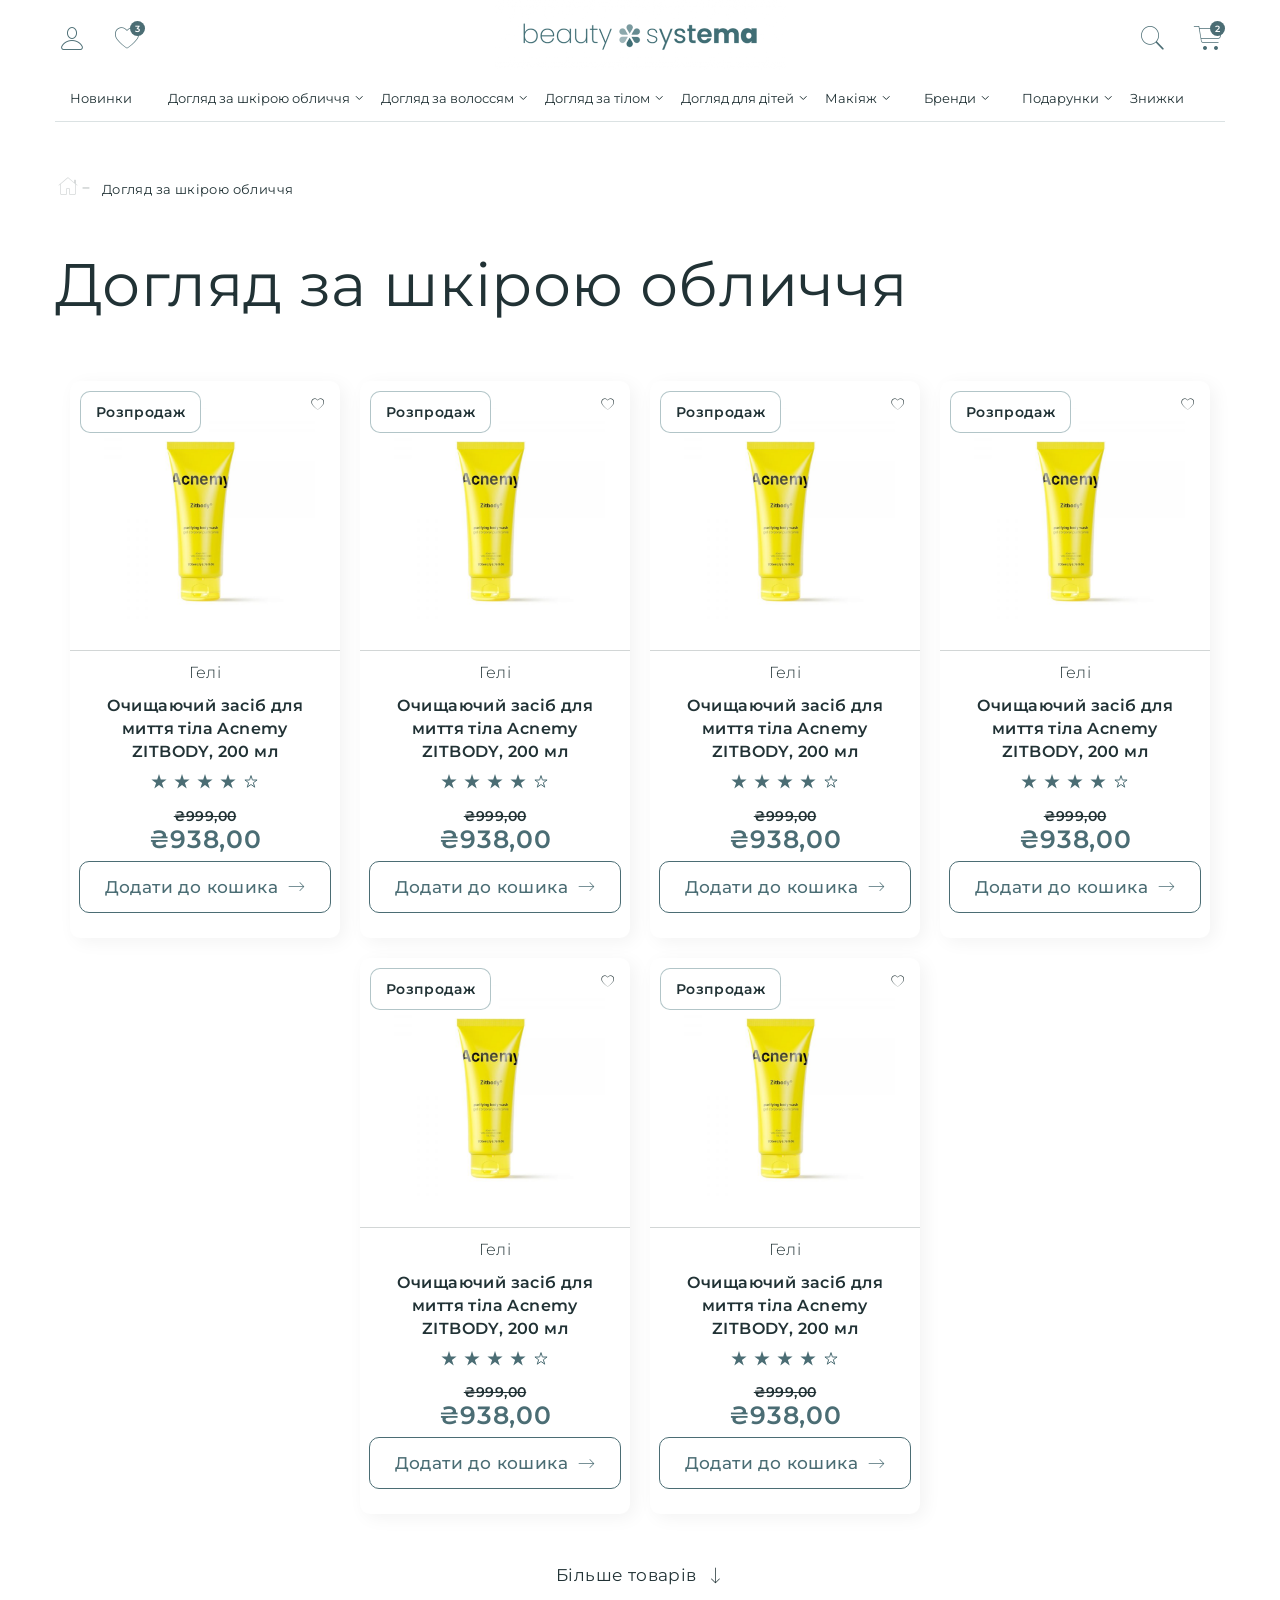
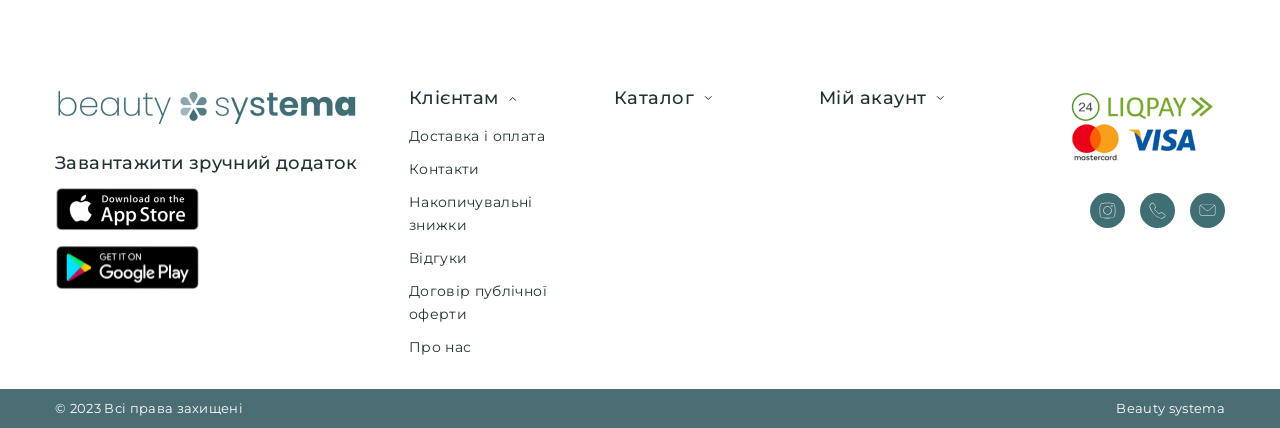
==== categoris new.html @ a8eeb3db "add links" ====
<!DOCTYPE html>
<html lang="en">

<head>
    <meta charset="UTF-8">
    <meta http-equiv="X-UA-Compatible" content="IE=edge">
    <meta name="viewport" content="width=device-width, initial-scale=1, maximum-scale=1">
    <link rel="preconnect" href="https://fonts.googleapis.com">
<link rel="preconnect" href="https://fonts.gstatic.com" crossorigin>
<link href="https://fonts.googleapis.com/css2?family=Montserrat:wght@300;400;500;600;700&display=swap" rel="stylesheet">
    <link rel="stylesheet" href="./lib/owlcarousel/styles/owl.carousel.min.css">
    <link rel="stylesheet" href="./lib/owlcarousel/styles/owl.theme.default.min.css">
    <link rel="stylesheet" href="./style.css">
    <title>Beauty Systema</title>
</head>

<body>
    <div class="wrapper">
        <header class="header">
            <div class="header-container container">
                <div class="header__main">
                    <div class="header__main-left">
                        <ul class="header__main__list">
                            <li class="header__main__list__item">
                                <a href="#"><span class="icon-user_icon"></span></a>
                            </li>
                            <li class="header__main__list__item">
                                <a href="#">
                                    <span class="icon-favorite_icon"></span>
                                    <div class="header__counter favorite__counter">
                                        <span class="header__counter__value favorite__counter__value">3</span>
                                    </div>
                                </a>
                            </li>
                        </ul>
                    </div>
                    <div class="header__main__logo">
                        <a class="header__main-logo" href="index.html"><img src="./img/logo.png" alt="logo" width="291"
                                height="70"></a>
                    </div>
                    <div class="header__main-right">
                        <ul class="header__main__list">
                            <li class="header__main__list__item search_icon">
                                <a href="#">
                                    <span class="icon-search_icon"></span>
                                </a>
                            </li>
                            <li class="header__main__list__item">
                                <a href="#">
                                    <span class="icon-shopping_cart_icon"></span>
                                    <div class="header__counter shopping_cart__counter">
                                        <span class="header__counter__value shopping_cart__counter__value">2</span>
                                    </div>
                                </a>
                            </li>
                            <li class="header__main__list__item burger-menu">
                                <div class="burger-menu-btn">
                                    <div class="burger-menu__icon">
                                        <span></span>
                                    </div>
                                </div>
                            </li>
                        </ul>
                    </div>
                </div>
                <form action="#" class="header__main-form search-form">
                    <input class="header__main-input" type="text" placeholder="Пошук..." />
                    <button class="header__main-search"><span class="icon-search_icon"></span></button>
                    <div class="search-results">
                        <div class="search-result-item"><a href="#"></a>
                        </div>
                    </div>
                </form>
                <nav class="header__nav">
                    <ul class="header__nav__list">
                        <li class="header__nav-link">
                            <a href="./categoris new.html">Новинки</a>
                        </li>
                        <li class="header__nav-link">
                            <a class="dropdown-link hover-dropdown" href="./categoris.html">
                                <span>Догляд за шкірою обличчя</span>
                                <img src="./img/arrow_down.svg" alt="" class="arrow_down">
                            </a>
                            <div class="header__submenu__list">
                                <ul>
                                    <li><a href="categoris.html"><span>Усі засоби</span><img src="./img/arrow_down.svg" alt="" class="submenu__arrow"></a></li>
                                    <li><a href="categoris.html"><span>Догляд за обличчям</span><img src="./img/arrow_down.svg" alt="" class="submenu__arrow"></a></li>
                                    <li><a href="categoris.html"><span>Область навколо очей</span><img src="./img/arrow_down.svg" alt="" class="submenu__arrow"></a></li>
                                    <li><a href="categoris.html"><span>Шия та декольте</span><img src="./img/arrow_down.svg" alt="" class="submenu__arrow"></a></li>
                                    <li><a href="categoris.html"><span>Брови та вії</span><img src="./img/arrow_down.svg" alt="" class="submenu__arrow"></a></li>
                                    <li><a href="categoris.html"><span>Губи</span><img src="./img/arrow_down.svg" alt="" class="submenu__arrow"></a></li>
                                    <li><a href="categoris.html"><span>SPF та автозасмага</span><img src="./img/arrow_down.svg" alt="" class="submenu__arrow"></a></li>
                                    <li><a href="categoris.html"><span>Спеціальний догляд</span><img src="./img/arrow_down.svg" alt="" class="submenu__arrow"></a></li>
                                </ul>
                                <img src="./img/sublist_img.png" alt="img">
                            </div>
                        </li>
                        <li class="header__nav-link">
                            <a class="dropdown-link hover-dropdown" href="categoris.html">
                                <span>Догляд за волоссям</span>
                                <img src="./img/arrow_down.svg" alt="" class="arrow_down">
                            </a>
                            <div class="header__submenu__list">
                                <ul>
                                    <li><a href="categoris.html"><span>Усі засоби</span><img src="./img/arrow_down.svg" alt="" class="submenu__arrow"></a></li>
                                    <li><a href="categoris.html"><span>Догляд за обличчям</span><img src="./img/arrow_down.svg" alt="" class="submenu__arrow"></a></li>
                                    <li><a href="categoris.html"><span>Область навколо очей</span><img src="./img/arrow_down.svg" alt="" class="submenu__arrow"></a></li>
                                    <li><a href="categoris.html"><span>Шия та декольте</span><img src="./img/arrow_down.svg" alt="" class="submenu__arrow"></a></li>
                                    <li><a href="categoris.html"><span>Брови та вії</span><img src="./img/arrow_down.svg" alt="" class="submenu__arrow"></a></li>
                                    <li><a href="categoris.html"><span>Губи</span><img src="./img/arrow_down.svg" alt="" class="submenu__arrow"></a></li>
                                    <li><a href="categoris.html"><span>SPF та автозасмага</span><img src="./img/arrow_down.svg" alt="" class="submenu__arrow"></a></li>
                                    <li><a href="categoris.html"><span>Спеціальний догляд</span><img src="./img/arrow_down.svg" alt="" class="submenu__arrow"></a></li>
                                </ul>
                                <img src="./img/categories_carousel_img2.png" alt="img">
                            </div>
                        </li>
                        <li class="header__nav-link">
                            <a class="dropdown-link hover-dropdown" href="categoris.html">
                                <span>Догляд за тілом</span>
                                <img src="./img/arrow_down.svg" alt="" class="arrow_down">
                            </a>
                            <div class="header__submenu__list">
                                <ul>
                                    <li><a href="categoris.html"><span>Усі засоби</span><img src="./img/arrow_down.svg" alt="" class="submenu__arrow"></a></li>
                                    <li><a href="categoris.html"><span>Догляд за обличчям</span><img src="./img/arrow_down.svg" alt="" class="submenu__arrow"></a></li>
                                    <li><a href="categoris.html"><span>Область навколо очей</span><img src="./img/arrow_down.svg" alt="" class="submenu__arrow"></a></li>
                                    <li><a href="categoris.html"><span>Шия та декольте</span><img src="./img/arrow_down.svg" alt="" class="submenu__arrow"></a></li>
                                    <li><a href="categoris.html"><span>Брови та вії</span><img src="./img/arrow_down.svg" alt="" class="submenu__arrow"></a></li>
                                    <li><a href="categoris.html"><span>Губи</span><img src="./img/arrow_down.svg" alt="" class="submenu__arrow"></a></li>
                                    <li><a href="categoris.html"><span>SPF та автозасмага</span><img src="./img/arrow_down.svg" alt="" class="submenu__arrow"></a></li>
                                    <li><a href="categoris.html"><span>Спеціальний догляд</span><img src="./img/arrow_down.svg" alt="" class="submenu__arrow"></a></li>
                                </ul>
                                <img src="./img/sublist_img.png" alt="img">
                            </div>
                        </li>
                        <li class="header__nav-link">
                            <a class="dropdown-link hover-dropdown" href="categoris.html">
                                <span>Догляд для дітей</span>
                                <img src="./img/arrow_down.svg" alt="" class="arrow_down">
                            </a>
                            <div class="header__submenu__list">
                                <ul>
                                    <li><a href="categoris.html"><span>Усі засоби</span><img src="./img/arrow_down.svg" alt="" class="submenu__arrow"></a></li>
                                    <li><a href="categoris.html"><span>Догляд за обличчям</span><img src="./img/arrow_down.svg" alt="" class="submenu__arrow"></a></li>
                                    <li><a href="categoris.html"><span>Область навколо очей</span><img src="./img/arrow_down.svg" alt="" class="submenu__arrow"></a></li>
                                    <li><a href="categoris.html"><span>Шия та декольте</span><img src="./img/arrow_down.svg" alt="" class="submenu__arrow"></a></li>
                                    <li><a href="categoris.html"><span>Брови та вії</span><img src="./img/arrow_down.svg" alt="" class="submenu__arrow"></a></li>
                                    <li><a href="categoris.html"><span>Губи</span><img src="./img/arrow_down.svg" alt="" class="submenu__arrow"></a></li>
                                    <li><a href="categoris.html"><span>SPF та автозасмага</span><img src="./img/arrow_down.svg" alt="" class="submenu__arrow"></a></li>
                                    <li><a href="categoris.html"><span>Спеціальний догляд</span><img src="./img/arrow_down.svg" alt="" class="submenu__arrow"></a></li>
                                </ul>
                                <img src="./img/sublist_img.png" alt="img">
                            </div>
                        </li>
                        <li class="header__nav-link">
                            <a class="dropdown-link hover-dropdown" href="categoris.html">
                                <span>Макіяж</span>
                                <img src="./img/arrow_down.svg" alt="" class="arrow_down">
                            </a>
                            <div class="header__submenu__list">
                                <ul>
                                    <li><a href="categoris.html"><span>Усі засоби</span><img src="./img/arrow_down.svg" alt="" class="submenu__arrow"></a></li>
                                    <li><a href="categoris.html"><span>Догляд за обличчям</span><img src="./img/arrow_down.svg" alt="" class="submenu__arrow"></a></li>
                                    <li><a href="categoris.html"><span>Область навколо очей</span><img src="./img/arrow_down.svg" alt="" class="submenu__arrow"></a></li>
                                    <li><a href="categoris.html"><span>Шия та декольте</span><img src="./img/arrow_down.svg" alt="" class="submenu__arrow"></a></li>
                                    <li><a href="categoris.html"><span>Брови та вії</span><img src="./img/arrow_down.svg" alt="" class="submenu__arrow"></a></li>
                                    <li><a href="categoris.html"><span>Губи</span><img src="./img/arrow_down.svg" alt="" class="submenu__arrow"></a></li>
                                    <li><a href="categoris.html"><span>SPF та автозасмага</span><img src="./img/arrow_down.svg" alt="" class="submenu__arrow"></a></li>
                                    <li><a href="categoris.html"><span>Спеціальний догляд</span><img src="./img/arrow_down.svg" alt="" class="submenu__arrow"></a></li>
                                </ul>
                                <img src="./img/sublist_img.png" alt="img">
                            </div>
                        </li>
                        <li class="header__nav-link">
                            <a class="dropdown-link hover-dropdown" href="#">
                                <span>Бренди</span>
                                <img src="./img/arrow_down.svg" alt="" class="arrow_down">
                            </a>
                            <div class="header__submenu__list">
                                <ul>
                                    <li><a href="#"><span>Усі засоби</span><img src="./img/arrow_down.svg" alt="" class="submenu__arrow"></a></li>
                                    <li><a href="#"><span>Догляд за обличчям</span><img src="./img/arrow_down.svg" alt="" class="submenu__arrow"></a></li>
                                    <li><a href="#"><span>Область навколо очей</span><img src="./img/arrow_down.svg" alt="" class="submenu__arrow"></a></li>
                                    <li><a href="#"><span>Шия та декольте</span><img src="./img/arrow_down.svg" alt="" class="submenu__arrow"></a></li>
                                    <li><a href="#"><span>Брови та вії</span><img src="./img/arrow_down.svg" alt="" class="submenu__arrow"></a></li>
                                    <li><a href="#"><span>Губи</span><img src="./img/arrow_down.svg" alt="" class="submenu__arrow"></a></li>
                                    <li><a href="#"><span>SPF та автозасмага</span><img src="./img/arrow_down.svg" alt="" class="submenu__arrow"></a></li>
                                    <li><a href="#"><span>Спеціальний догляд</span><img src="./img/arrow_down.svg" alt="" class="submenu__arrow"></a></li>
                                </ul>
                                <img src="./img/sublist_img.png" alt="img">
                            </div>
                        </li>
                        <li class="header__nav-link">
                            <a class="dropdown-link hover-dropdown" href="#">
                                <span>Подарунки</span>
                                <img src="./img/arrow_down.svg" alt="" class="arrow_down">
                            </a>
                            <div class="header__submenu__list">
                                <ul>
                                    <li><a href="#"><span>Усі засоби</span><img src="./img/arrow_down.svg" alt="" class="submenu__arrow"></a></li>
                                    <li><a href="#"><span>Догляд за обличчям</span><img src="./img/arrow_down.svg" alt="" class="submenu__arrow"></a></li>
                                    <li><a href="#"><span>Область навколо очей</span><img src="./img/arrow_down.svg" alt="" class="submenu__arrow"></a></li>
                                    <li><a href="#"><span>Шия та декольте</span><img src="./img/arrow_down.svg" alt="" class="submenu__arrow"></a></li>
                                    <li><a href="#"><span>Брови та вії</span><img src="./img/arrow_down.svg" alt="" class="submenu__arrow"></a></li>
                                    <li><a href="#"><span>Губи</span><img src="./img/arrow_down.svg" alt="" class="submenu__arrow"></a></li>
                                    <li><a href="#"><span>SPF та автозасмага</span><img src="./img/arrow_down.svg" alt="" class="submenu__arrow"></a></li>
                                    <li><a href="#"><span>Спеціальний догляд</span><img src="./img/arrow_down.svg" alt="" class="submenu__arrow"></a></li>
                                </ul>
                                <img src="./img/sublist_img.png" alt="img">
                            </div>
                        </li>
                        <li class="header__nav-link">
                            <a href="#">
                                <span>Знижки</span>
                            </a>
                        </li>
                    </ul>
                    <div class="header-social">
                        <a href="#"><img src="./img/Instagram_icon.svg" alt=""></span></a>
                        <a href="#"><img src="./img/Phone_icon.svg" alt=""></span></a>
                        <a href="#"><img src="./img/Letter_icon.svg" alt=""></span></a>
                    </div>
                </nav>
            </div>
        </header>
        <main class="main" >
            <ol class="breadcrumb container">
                <li class="breadcrumb-item"><a href="index.html"><span class="icon-Home-Page"></span></a></li>
                <li class="breadcrumb-item active">Догляд за шкірою обличчя</li>
            </ol>
            <div class="container categories">
                <div class="categories-title">
                    <h2 class="title">Догляд за шкірою обличчя</h2> 
                </div>
                <div class="categories__content noveltys">
                    <div class="categories__content__left">
                        <div class="filter__accordion">
                            <div class="accordion__item">
                                <div class="accordion__title filter__accordion__title">
                                    <span class="accordion__title-text">Фільтри</span>
                                    <div class="accordion__arrow"></div>
                                </div>
                                <div class="accordion__content">
                                    <div class="clear_all_filters">
                                        <div id="clear_filter" class="clear_all_filters__btn">
                                            <span>Очистити фільтри</span>
                                            <img src="./img/clear_filters.svg" alt="x">
                                        </div>
                                    </div>
                                    <div class="categories__price-filter">
                                        <p>Ціна</p>
                                        <div class="price-range range_container">
                                            <div class="sliders_control">
                                                <input id="fromSlider" type="range" value="100" min="0" max="5000" step="100" />
                                                <output id="fromInput" class="bubble"></output>
                                                <input id="toSlider" type="range" value="1000" min="0" max="5000" step="100" />
                                                <output id="toInput" class="bubble"></output>
                                            </div>
                                        </div>
                                    </div>
                                    <div class="categories__content__left__filters">
                                        <div class="filters__accordion">
                                            <div class="accordion__item">
                                                <div class="accordion__title">
                                                    <span class="accordion__title-text">Активні інгрідієнти</span>
                                                    <div class="accordion__arrow"></div>
                                                </div>
                                                <div class="accordion__content">
                                                    <ul class="filter__list">
                                                        <li class="filter__list-item">
                                                            <span class="el_properties" data-properties="">
                                                                <p class="square"></p>
                                                                <p>ACNEMY</p>
                                                            </span>
                                                        </li>
                                                        <li class="filter__list-item">
                                                            <span class="el_properties" data-properties="">
                                                                <p class="square"></p>
                                                                <p>ACNEMY</p>
                                                            </span>
                                                        </li>
                                                    </ul>
                                                </div>
                                            </div>
                                            <div class="accordion__item">
                                                <div class="accordion__title">
                                                    <span class="accordion__title-text">Країна виробництва</span>
                                                    <div class="accordion__arrow"></div>
                                                </div>
                                                <div class="accordion__content">
                                                    <ul class="filter__list">
                                                        <li class="filter__list-item">
                                                            <span class="el_properties" data-properties="">
                                                                <p class="square"></p>
                                                                <p>ACNEMY</p>
                                                            </span>
                                                        </li>
                                                        <li class="filter__list-item">
                                                            <span class="el_properties" data-properties="">
                                                                <p class="square"></p>
                                                                <p>ACNEMY</p>
                                                            </span>
                                                        </li>
                                                    </ul>
                                                </div>
                                            </div>
                                            <div class="accordion__item">
                                                <div class="accordion__title">
                                                    <span class="accordion__title-text">Бренд</span>
                                                    <div class="accordion__arrow"></div>
                                                </div>
                                                <div class="accordion__content">
                                                    <ul class="filter__list">
                                                        <li class="filter__list-item">
                                                            <span class="el_properties" data-properties="">
                                                                <p class="square"></p>
                                                                <p>ACNEMY</p>
                                                            </span>
                                                        </li>
                                                        <li class="filter__list-item">
                                                            <span class="el_properties" data-properties="">
                                                                <p class="square"></p>
                                                                <p>ACNEMY</p>
                                                            </span>
                                                        </li>
                                                    </ul>
                                                </div>
                                            </div>
                                            <div class="accordion__item">
                                                <div class="accordion__title">
                                                    <span class="accordion__title-text">Час застосування</span>
                                                    <div class="accordion__arrow"></div>
                                                </div>
                                                <div class="accordion__content">
                                                    <ul class="filter__list">
                                                        <li class="filter__list-item">
                                                            <span class="el_properties" data-properties="">
                                                                <p class="square"></p>
                                                                <p>ACNEMY</p>
                                                            </span>
                                                        </li>
                                                        <li class="filter__list-item">
                                                            <span class="el_properties" data-properties="">
                                                                <p class="square"></p>
                                                                <p>ACNEMY</p>
                                                            </span>
                                                        </li>
                                                    </ul>
                                                </div>
                                            </div>
                                            <div class="accordion__item">
                                                <div class="accordion__title">
                                                    <span class="accordion__title-text">Тип шкіри</span>
                                                    <div class="accordion__arrow"></div>
                                                </div>
                                                <div class="accordion__content">
                                                    <ul class="filter__list">
                                                        <li class="filter__list-item">
                                                            <span class="el_properties" data-properties="">
                                                                <p class="square"></p>
                                                                <p>ACNEMY</p>
                                                            </span>
                                                        </li>
                                                        <li class="filter__list-item">
                                                            <span class="el_properties" data-properties="">
                                                                <p class="square"></p>
                                                                <p>ACNEMY</p>
                                                            </span>
                                                        </li>
                                                    </ul>
                                                </div>
                                            </div>
                                        </div>
                                    </div>
                                </div>
                            </div>
                        </div>
                    </div>
                    <div class="categories__content__right">
                        <div class="categories-sorting">
                            <span>Сортувати за: </span>
                            <select name="" id="">
                                <option value="1">Популярністю</option>
                                <option value="2">Популярністю</option>
                            </select>
                        </div>
                        <div class="categories-result">
                            <div class="categories-result__item"> 
                                <a href="#">
                                    <div class="product__card">
                                        <a class="product__card__img" href="product_page.html">
                                            <img src="./img/popular_1.png" alt="img">
                                            <p class="product__card__lable">Розпродаж</p>
                                            <span class="icon-favorite_icon"></span>
                                        </a>
                                        <div class="product__card__info">
                                            <div class="product__card__info__content">
                                                <p class="product__card__info__description">Гелі</p>
                                                <a href="#" class="product__card__info__name">Очищаючий засіб для миття тіла Acnemy ZITBODY, 200 мл</a>
                                                <div class="product__card__info__reviews">
                                                    <div class="product__card__info__reviews-satr"></div>
                                                    <div class="product__card__info__reviews-satr"></div>
                                                    <div class="product__card__info__reviews-satr"></div>
                                                    <div class="product__card__info__reviews-satr"></div>
                                                    <div class="product__card__info__reviews-satr light-star"></div>
                                                </div>
                                            </div>
                                            <div class="product__card__info__price">
                                                <p class="old-price">₴999,00</p>
                                                <p>₴938,00</p>
                                            </div>
                                            <div class="product__card__info__buy-button">
                                                <span>Додати до кошика</span>
                                                <span class="icon-right-arrow"></span>
                                            </div>
                                        </div>
                                    </div>
                                </a>
                            </div>
                            <div class="categories-result__item"> 
                                <a href="#">
                                    <div class="product__card">
                                        <a class="product__card__img" href="#">
                                            <img src="./img/popular_1.png" alt="img">
                                            <p class="product__card__lable">Розпродаж</p>
                                            <span class="icon-favorite_icon"></span>
                                        </a>
                                        <div class="product__card__info">
                                            <div class="product__card__info__content">
                                                <p class="product__card__info__description">Гелі</p>
                                                <a href="#" class="product__card__info__name">Очищаючий засіб для миття тіла Acnemy ZITBODY, 200 мл</a>
                                                <div class="product__card__info__reviews">
                                                    <div class="product__card__info__reviews-satr"></div>
                                                    <div class="product__card__info__reviews-satr"></div>
                                                    <div class="product__card__info__reviews-satr"></div>
                                                    <div class="product__card__info__reviews-satr"></div>
                                                    <div class="product__card__info__reviews-satr light-star"></div>
                                                </div>
                                            </div>
                                            <div class="product__card__info__price">
                                                <p class="old-price">₴999,00</p>
                                                <p>₴938,00</p>
                                            </div>
                                            <div class="product__card__info__buy-button">
                                                <span>Додати до кошика</span>
                                                <span class="icon-right-arrow"></span>
                                            </div>
                                        </div>
                                    </div>
                                </a>
                            </div>
                            <div class="categories-result__item"> 
                                <a href="#">
                                    <div class="product__card">
                                        <a class="product__card__img" href="#">
                                            <img src="./img/popular_1.png" alt="img">
                                            <p class="product__card__lable">Розпродаж</p>
                                            <span class="icon-favorite_icon"></span>
                                        </a>
                                        <div class="product__card__info">
                                            <div class="product__card__info__content">
                                                <p class="product__card__info__description">Гелі</p>
                                                <a href="#" class="product__card__info__name">Очищаючий засіб для миття тіла Acnemy ZITBODY, 200 мл</a>
                                                <div class="product__card__info__reviews">
                                                    <div class="product__card__info__reviews-satr"></div>
                                                    <div class="product__card__info__reviews-satr"></div>
                                                    <div class="product__card__info__reviews-satr"></div>
                                                    <div class="product__card__info__reviews-satr"></div>
                                                    <div class="product__card__info__reviews-satr light-star"></div>
                                                </div>
                                            </div>
                                            <div class="product__card__info__price">
                                                <p class="old-price">₴999,00</p>
                                                <p>₴938,00</p>
                                            </div>
                                            <div class="product__card__info__buy-button">
                                                <span>Додати до кошика</span>
                                                <span class="icon-right-arrow"></span>
                                            </div>
                                        </div>
                                    </div>
                                </a>
                            </div>
                            <div class="categories-result__item"> 
                                <a href="#">
                                    <div class="product__card">
                                        <a class="product__card__img" href="#">
                                            <img src="./img/popular_1.png" alt="img">
                                            <p class="product__card__lable">Розпродаж</p>
                                            <span class="icon-favorite_icon"></span>
                                        </a>
                                        <div class="product__card__info">
                                            <div class="product__card__info__content">
                                                <p class="product__card__info__description">Гелі</p>
                                                <a href="#" class="product__card__info__name">Очищаючий засіб для миття тіла Acnemy ZITBODY, 200 мл</a>
                                                <div class="product__card__info__reviews">
                                                    <div class="product__card__info__reviews-satr"></div>
                                                    <div class="product__card__info__reviews-satr"></div>
                                                    <div class="product__card__info__reviews-satr"></div>
                                                    <div class="product__card__info__reviews-satr"></div>
                                                    <div class="product__card__info__reviews-satr light-star"></div>
                                                </div>
                                            </div>
                                            <div class="product__card__info__price">
                                                <p class="old-price">₴999,00</p>
                                                <p>₴938,00</p>
                                            </div>
                                            <div class="product__card__info__buy-button">
                                                <span>Додати до кошика</span>
                                                <span class="icon-right-arrow"></span>
                                            </div>
                                        </div>
                                    </div>
                                </a>
                            </div>
                            <div class="categories-result__item"> 
                                <a href="#">
                                    <div class="product__card">
                                        <a class="product__card__img" href="#">
                                            <img src="./img/popular_1.png" alt="img">
                                            <p class="product__card__lable">Розпродаж</p>
                                            <span class="icon-favorite_icon"></span>
                                        </a>
                                        <div class="product__card__info">
                                            <div class="product__card__info__content">
                                                <p class="product__card__info__description">Гелі</p>
                                                <a href="#" class="product__card__info__name">Очищаючий засіб для миття тіла Acnemy ZITBODY, 200 мл</a>
                                                <div class="product__card__info__reviews">
                                                    <div class="product__card__info__reviews-satr"></div>
                                                    <div class="product__card__info__reviews-satr"></div>
                                                    <div class="product__card__info__reviews-satr"></div>
                                                    <div class="product__card__info__reviews-satr"></div>
                                                    <div class="product__card__info__reviews-satr light-star"></div>
                                                </div>
                                            </div>
                                            <div class="product__card__info__price">
                                                <p class="old-price">₴999,00</p>
                                                <p>₴938,00</p>
                                            </div>
                                            <div class="product__card__info__buy-button">
                                                <span>Додати до кошика</span>
                                                <span class="icon-right-arrow"></span>
                                            </div>
                                        </div>
                                    </div>
                                </a>
                            </div>
                            <div class="categories-result__item"> 
                                <a href="#">
                                    <div class="product__card">
                                        <a class="product__card__img" href="#">
                                            <img src="./img/popular_1.png" alt="img">
                                            <p class="product__card__lable">Розпродаж</p>
                                            <span class="icon-favorite_icon"></span>
                                        </a>
                                        <div class="product__card__info">
                                            <div class="product__card__info__content">
                                                <p class="product__card__info__description">Гелі</p>
                                                <a href="#" class="product__card__info__name">Очищаючий засіб для миття тіла Acnemy ZITBODY, 200 мл</a>
                                                <div class="product__card__info__reviews">
                                                    <div class="product__card__info__reviews-satr"></div>
                                                    <div class="product__card__info__reviews-satr"></div>
                                                    <div class="product__card__info__reviews-satr"></div>
                                                    <div class="product__card__info__reviews-satr"></div>
                                                    <div class="product__card__info__reviews-satr light-star"></div>
                                                </div>
                                            </div>
                                            <div class="product__card__info__price">
                                                <p class="old-price">₴999,00</p>
                                                <p>₴938,00</p>
                                            </div>
                                            <div class="product__card__info__buy-button">
                                                <span>Додати до кошика</span>
                                                <span class="icon-right-arrow"></span>
                                            </div>
                                        </div>
                                    </div>
                                </a>
                            </div>
                        </div>                          
                        <div class="page_navigation">
                            <a href="#" class="page_navigation__more">
                                <span>Більше товарів</span>
                                <span class="icon-right-arrow"></span>
                            </a>
                        </div>
                    </div>
                </div>
            </div>
        </main>
        <footer class="footer">
            <div class="footer-main container">
                <div class="footer-main__side left">
                    <a class="footer-logo" href="index.html">
                        <img src="./img/logo_footer.png" alt="logo" width="302" height="37">
                    </a>
                    <div class="footer-download-app__block">
                        <h3>Завантажити зручний додаток</h3>
                        <div class="footer-download-app">
                            <a href="#">
                                <img src="./img/footer_down-app_1.png" alt="" width="146" height="47">
                            </a>
                            <a href="#">
                                <img src="./img/footer_down-app_2.png" alt="" width="146" height="47">
                            </a>
                        </div>
                    </div>
                </div>
                <div class="footer-main__side center">
                    <div class="accordion">
                        <div class="accordion__item">
                            <div class="accordion__title">
                                <span class="accordion__title-text">Клієнтам</span>
                                <div class="accordion__arrow accordion__rotate"><img src="./img/arrow_down.svg" alt="" class="accordion__arrow-item"></div>
                            </div>
                            <div class="accordion__content">
                               <ul>
                                <li><a href="#">Доставка і оплата</a></li>
                                <li><a href="#">Контакти</a></li>
                                <li><a href="#">Накопичувальні знижки</a></li>
                                <li><a href="#">Відгуки</a></li>
                                <li><a href="#">Договір публічної оферти</a></li>
                                <li><a href="#">Про нас</a></li>
                               </ul>
                            </div>
                        </div>
                        <div class="accordion__item">
                            <div class="accordion__title">
                                <span class="accordion__title-text">Каталог</span>
                                <div class="accordion__arrow"><img src="./img/arrow_down.svg" alt="" class="accordion__arrow-item"></div>
                            </div>
                            <div class="accordion__content">
                               <ul>
                                <li><a href="#"></a></li>
                               </ul>
                            </div>
                        </div>
                        <div class="accordion__item">
                            <div class="accordion__title">
                                <span class="accordion__title-text">Мій акаунт</span>
                                <div class="accordion__arrow"><img src="./img/arrow_down.svg" alt="" class="accordion__arrow-item"></div>
                            </div>
                            <div class="accordion__content">
                               <ul>
                                <li><a href="#"></a></li>
                               </ul>
                            </div>
                        </div>
                    </div>
                </div>
                <div class="footer-download-app__block mobile">
                    <h3>Завантажити зручний додаток</h3>
                    <div class="footer-download-app">
                        <a href="#">
                            <img src="./img/footer_down-app_1.png" alt="" width="146" height="47">
                        </a>
                        <a href="#">
                            <img src="./img/footer_down-app_2.png" alt="" width="146" height="47">
                        </a>
                    </div>
                </div>
                <div class="footer-main__side right">
                    <img src="./img/footer_right_1.png" alt="logo" width="170" height="80">
                    <div class="footer-social">
                        <a href="#"><img src="./img/Instagram_icon.svg" alt=""></span></a>
                        <a href="#"><img src="./img/Phone_icon.svg" alt=""></span></a>
                        <a href="#"><img src="./img/Letter_icon.svg" alt=""></span></a>
                    </div>
                </div>
            </div>
            <div class="footer-line">
                <div class="footer-line-container container">
                    <span>© 2023 Всі права захищені</span>
                    <span>Beauty systema</span>
                </div>
            </div>
        </footer>
    </div>
    <script src="./lib/jquery.min.js"></script>
    <script src="./lib/owlcarousel/js/owl.carousel.min.js"></script>
    <script src="./js/main.js"></script>
</body>

</html>
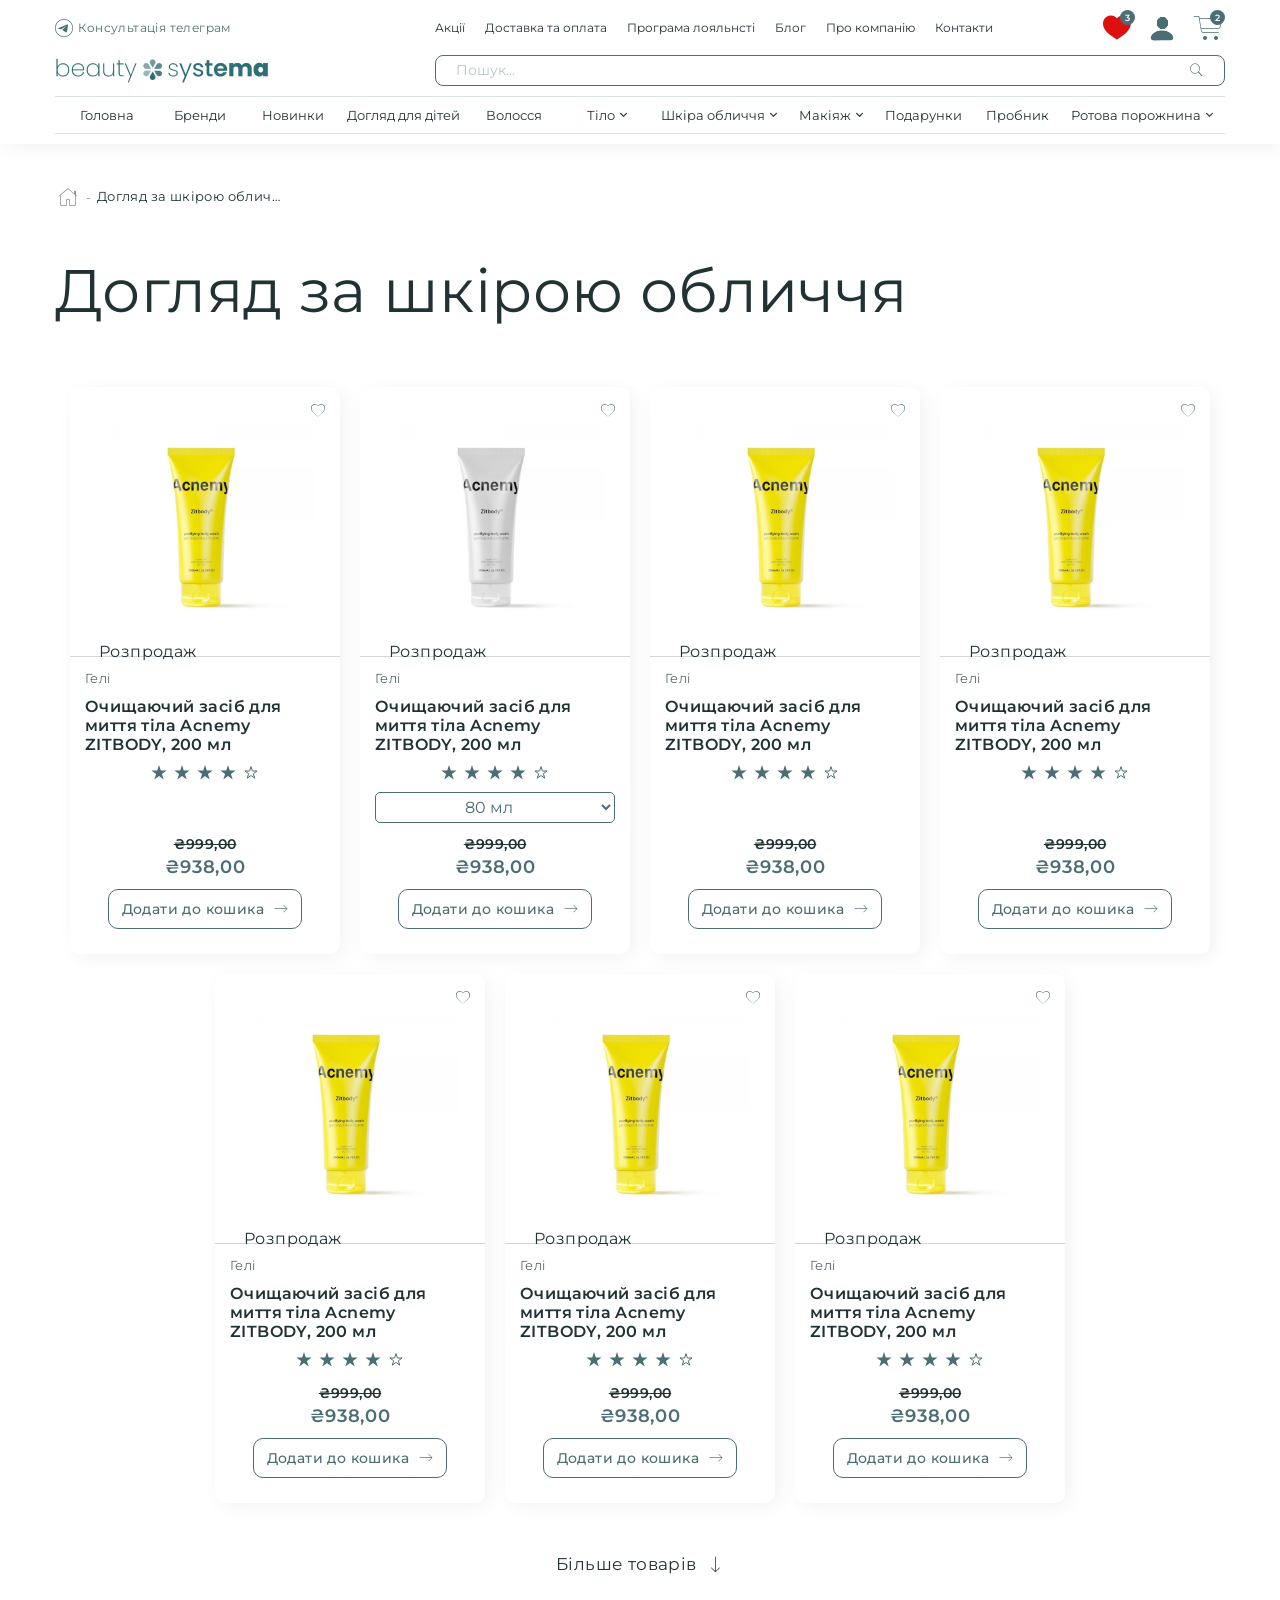
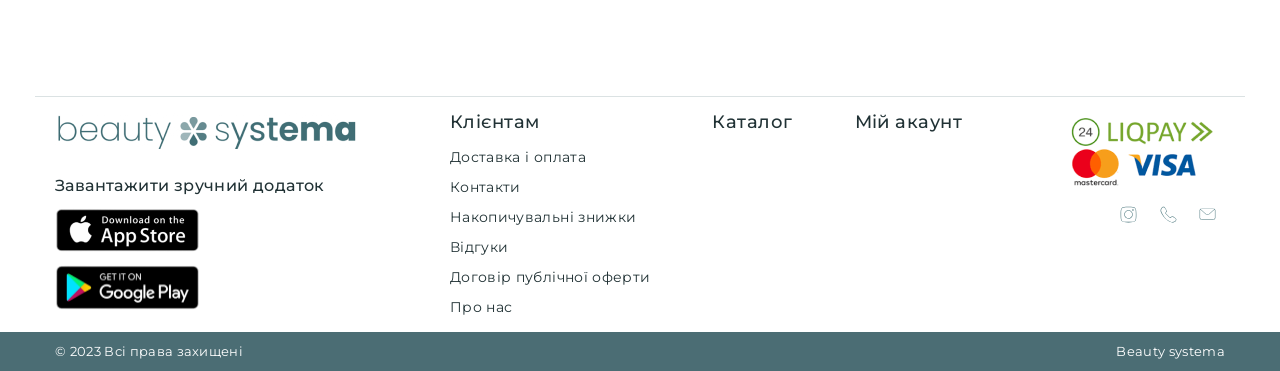
==== commit 8aa18b41: "add all fixes" ====
--- a/categoris new.html
+++ b/categoris new.html
@@ -25,7 +25,7 @@
                                 <a href="#"><span class="icon-user_icon"></span></a>
                             </li>
                             <li class="header__main__list__item">
-                                <a href="#">
+                                <a href="./favorite list.html">
                                     <span class="icon-favorite_icon"></span>
                                     <div class="header__counter favorite__counter">
                                         <span class="header__counter__value favorite__counter__value">3</span>
@@ -34,24 +34,90 @@
                             </li>
                         </ul>
                     </div>
+                    <div class="consultation-tg-link">
+                        <a target="_blank" href="https://t.me/nbsofttech">
+                            <span class="icon-contacts_tg" style="font-size: 18px;"></span>
+                            <span>Консультація телеграм</span>
+                        </a>
+                    </div>
                     <div class="header__main__logo">
-                        <a class="header__main-logo" href="index.html"><img src="./img/logo.png" alt="logo" width="291"
-                                height="70"></a>
+                        <a class="header__main-logo" href="index.html"><img src="./img/logo.png" alt="logo"></a>
                     </div>
                     <div class="header__main-right">
+                        <nav class="header__main__nav">
+                            <ul class="header__main__nav__list">
+                                <li>
+                                    <a href="./error_page.html">Акції</a>
+                                </li>
+                                <li>
+                                    <a href="./error_page.html">Доставка та оплата</a>
+                                </li>
+                                <li>
+                                    <a href="./error_page.html">Програма лояльнсті</a>
+                                </li>
+                                <li>
+                                    <a href="./error_page.html">Блог</a>
+                                </li>
+                                <li>
+                                    <a href="./error_page.html">Про компанію</a>
+                                </li>
+                                <li>
+                                    <a href="./contacts.html">Контакти</a>
+                                </li>
+                            </ul>
+                        </nav>
                         <ul class="header__main__list">
-                            <li class="header__main__list__item search_icon">
-                                <a href="#">
-                                    <span class="icon-search_icon"></span>
+                            <li class="header__main__list__item hide-on-mobile">
+                                <a href="./favorite list.html" class="favorite has-items">
+                                   <span class="icon-favorite_icon"></span>
+                                    <span class="icon-favorite_label"></span>
+                                    <div class="header__counter favorite__counter">
+                                        <span class="header__counter__value favorite__counter__value">3</span>
+                                    </div>
                                 </a>
                             </li>
-                            <li class="header__main__list__item">
-                                <a href="#">
+                            <li class="header__main__list__item hide-on-mobile">
+                                <a href="#"><span class="icon-user_icon authorized"></span></a>
+                            </li>
+                            <li class="header__main__list__item header__main__list__item-cart">
+                                <a href="./cart.html" class="mini-cart-dropdown-link">
                                     <span class="icon-shopping_cart_icon"></span>
                                     <div class="header__counter shopping_cart__counter">
                                         <span class="header__counter__value shopping_cart__counter__value">2</span>
                                     </div>
                                 </a>
+                                <div class="mini-cart-body">
+                                    <ul class="mini-cart-list">
+                                        <li class="mini-cart-list__item">
+                                            <a href="./product_page.html" class="mini-cart-list__item-product">
+                                                <img width="70" height="70" src="./img/popular_2.png" class="product-image" alt="">
+                                                <span>Очищуючий гель для проблемної шкіри Acnemy ZITCLEAN</span>
+                                             </a>
+                                             <div class="mini-cart-list__item-product__total">
+                                                <span class="mini-cart-list__item-product-quantity">1</span><span>×</span>
+                                                <span class="mini-cart-list__item-product-amount">756.00</span><span>₴</span>
+                                            </div>
+                                            <!-- <a href="#"class="mini-cart-list__item-product__remove">
+                                                <span class="icon-Close"></span>
+                                            </a> -->
+                                        </li>                                
+                                    </ul>
+                                    <p class="mini-cart__total">
+                                        <strong>Разом:</strong> 
+                                        <span class="mini-cart__total-amount">1,064&nbsp;</span><span>₴</span>
+                                    </p>
+                                    <div class="mini-cart__buttons">
+                                        <a href="./cart.html" class="mini-cart__button">
+                                            <span>Переглянути кошик</span>
+                                            <span class="icon-right-arrow"></span>
+                                        </a>
+                                        <a href="./cart.html" class="mini-cart__button">
+                                            <span>Оформлення замовлення</span>
+                                            <span class="icon-right-arrow"></span>
+                                        </a>
+                                    </div>
+                                    <p class="mini-cart__empty-message">Немає товарів у кошику</p>
+                                </div>
                             </li>
                             <li class="header__main__list__item burger-menu">
                                 <div class="burger-menu-btn">
@@ -63,169 +129,307 @@
                         </ul>
                     </div>
                 </div>
-                <form action="#" class="header__main-form search-form">
-                    <input class="header__main-input" type="text" placeholder="Пошук..." />
-                    <button class="header__main-search"><span class="icon-search_icon"></span></button>
-                    <div class="search-results">
-                        <div class="search-result-item"><a href="#"></a>
+                <div class="header__search-block">
+                    <div class="header__main__logo">
+                        <a class="header__main-logo" href="index.html"><img src="./img/logo.png" alt="logo"></a>
+                    </div>
+                    <form action="#" class="header__main-form search-form">
+                        <input class="header__main-input" type="text" placeholder="Пошук..." />
+                        <button class="header__main-search"><span class="icon-search_icon"></span></button>
+                        <div class="search-results">
+                            <div class="search-results__items">
+                                <div class="search-result-item">
+                                    <a href="#">
+                                        <div class="search-result-item__img">
+                                            <img src="./img/popular_1.png" alt="">
+                                        </div>
+                                        <div class="search-result-item__info">
+                                            <p class="search-result-item__header">Гідрофільна олія Beauty of Joseon
+                                                Ginseng Cleansing Oil, 210 мл</p>
+                                            <p class="search-result-item__price">₴745</p>
+                                        </div>
+                                    </a>
+                                </div>
+                                <div class="search-result-item">
+                                    <a href="#">
+                                        <div class="search-result-item__img">
+                                            <img src="./img/insta_1.png" alt="">
+                                        </div>
+                                        <div class="search-result-item__info">
+                                            <p class="search-result-item__header">Гідрофільна олія Beauty of Joseon
+                                                Ginseng Cleansing Oil, 210 мл</p>
+                                            <p class="search-result-item__price">₴745</p>
+                                        </div>
+                                    </a>
+                                </div>
+                                <div class="search-result-item">
+                                    <a href="#">
+                                        <div class="search-result-item__img">
+                                            <img src="./img/insta_1.png" alt="">
+                                        </div>
+                                        <div class="search-result-item__info">
+                                            <p class="search-result-item__header">Гідрофільна олія Beauty of Joseon
+                                                Ginseng Cleansing Oil, 210 мл</p>
+                                            <p class="search-result-item__price">₴745</p>
+                                        </div>
+                                    </a>
+                                </div>
+                                <div class="search-result-item">
+                                    <a href="#">
+                                        <div class="search-result-item__img">
+                                            <img src="./img/insta_1.png" alt="">
+                                        </div>
+                                        <div class="search-result-item__info">
+                                            <p class="search-result-item__header">Гідрофільна олія Beauty of Joseon
+                                                Ginseng Cleansing Oil, 210 мл</p>
+                                            <p class="search-result-item__price">₴745</p>
+                                        </div>
+                                    </a>
+                                </div>
+                                <div class="search-result-item">
+                                    <a href="#">
+                                        <div class="search-result-item__img">
+                                            <img src="./img/insta_1.png" alt="">
+                                        </div>
+                                        <div class="search-result-item__info">
+                                            <p class="search-result-item__header">Гідрофільна олія Beauty of Joseon
+                                                Ginseng Cleansing Oil, 210 мл</p>
+                                            <p class="search-result-item__price">₴745</p>
+                                        </div>
+                                    </a>
+                                </div>
+                                <div class="search-result-item">
+                                    <a href="#">
+                                        <div class="search-result-item__img">
+                                            <img src="./img/insta_1.png" alt="">
+                                        </div>
+                                        <div class="search-result-item__info">
+                                            <p class="search-result-item__header">Гідрофільна олія Beauty of Joseon
+                                                Ginseng Cleansing Oil, 210 мл</p>
+                                            <p class="search-result-item__price">₴745</p>
+                                        </div>
+                                    </a>
+                                </div>
+                                <div class="search-result-item">
+                                    <a href="#">
+                                        <div class="search-result-item__img">
+                                            <img src="./img/insta_1.png" alt="">
+                                        </div>
+                                        <div class="search-result-item__info">
+                                            <p class="search-result-item__header">Гідрофільна олія Beauty of Joseon
+                                                Ginseng Cleansing Oil, 210 мл</p>
+                                            <p class="search-result-item__price">₴745</p>
+                                        </div>
+                                    </a>
+                                </div>
+                                <div class="search-result-item">
+                                    <a href="#">
+                                        <div class="search-result-item__img">
+                                            <img src="./img/insta_1.png" alt="">
+                                        </div>
+                                        <div class="search-result-item__info">
+                                            <p class="search-result-item__header">Гідрофільна олія Beauty of Joseon
+                                                Ginseng Cleansing Oil, 210 мл</p>
+                                            <p class="search-result-item__price">₴745</p>
+                                        </div>
+                                    </a>
+                                </div>
+                            </div>
+                            <div class="search-results__button">
+                                <a href="#" class="product__card__info__button">Перейти до пошуку</a>
+                            </div>
                         </div>
-                    </div>
-                </form>
+                    </form>
+                </div>
                 <nav class="header__nav">
                     <ul class="header__nav__list">
                         <li class="header__nav-link">
+                            <a href="./index.html">Головна</a>
+                        </li>
+                        <li class="header__nav-link">
+                            <a href="./error_page.html">Бренди</a>
+                        </li>
+                        <li class="header__nav-link">
                             <a href="./categoris new.html">Новинки</a>
                         </li>
                         <li class="header__nav-link">
-                            <a class="dropdown-link hover-dropdown" href="./categoris.html">
-                                <span>Догляд за шкірою обличчя</span>
-                                <img src="./img/arrow_down.svg" alt="" class="arrow_down">
+                            <a href="./error_page.html">Догляд для дітей</a>
+                        </li>
+                        <li class="header__nav-link">
+                            <a href="./error_page.html">Волосся</a>
+                        </li>
+                        <li class="header__nav-link">
+                            <a class="dropdown-link hover-dropdown" href="./error_page.html">
+                                <span>Тіло</span>
+                                <span class="icon-arrow_down arrow_down"></span>
                             </a>
                             <div class="header__submenu__list">
                                 <ul>
-                                    <li><a href="categoris.html"><span>Усі засоби</span><img src="./img/arrow_down.svg" alt="" class="submenu__arrow"></a></li>
-                                    <li><a href="categoris.html"><span>Догляд за обличчям</span><img src="./img/arrow_down.svg" alt="" class="submenu__arrow"></a></li>
-                                    <li><a href="categoris.html"><span>Область навколо очей</span><img src="./img/arrow_down.svg" alt="" class="submenu__arrow"></a></li>
-                                    <li><a href="categoris.html"><span>Шия та декольте</span><img src="./img/arrow_down.svg" alt="" class="submenu__arrow"></a></li>
-                                    <li><a href="categoris.html"><span>Брови та вії</span><img src="./img/arrow_down.svg" alt="" class="submenu__arrow"></a></li>
-                                    <li><a href="categoris.html"><span>Губи</span><img src="./img/arrow_down.svg" alt="" class="submenu__arrow"></a></li>
-                                    <li><a href="categoris.html"><span>SPF та автозасмага</span><img src="./img/arrow_down.svg" alt="" class="submenu__arrow"></a></li>
-                                    <li><a href="categoris.html"><span>Спеціальний догляд</span><img src="./img/arrow_down.svg" alt="" class="submenu__arrow"></a></li>
+                                    <li><a href="./categoris.html"><span>Усі засоби</span><span
+                                                class="icon-arrow_down arrow_down submenu__arrow"></span></a></li>
+                                    <li class="has-submenu">
+                                        <a href="./error_page.html">
+                                            <span>Догляд за обличчям</span>
+                                            <span class="icon-arrow_down arrow_down submenu__arrow"></span>
+                                        </a>
+                                        <ul class="header__second-submenu__list">
+                                            <li><a href="./error_page.html">111111111111</a></li>
+                                            <li><a href="./error_page.html">111111111111</a></li>
+                                            <li><a href="./error_page.html">111111111111</a></li>
+                                        </ul>
+                                    </li>
+                                    <li class="has-submenu">
+                                        <a href="./error_page.html">
+                                            <span>Догляд за обличчям</span>
+                                            <span class="icon-arrow_down arrow_down submenu__arrow"></span>
+                                        </a>
+                                        <ul class="header__second-submenu__list">
+                                            <li><a href="./error_page.html">111111111111</a></li>
+                                            <li><a href="./error_page.html">111111111111</a></li>
+                                            <li><a href="./error_page.html">111111111111</a></li>
+                                        </ul>
+                                    </li>
+                                    <li><a href="./categoris.html"><span>Область навколо очей</span><span
+                                                class="icon-arrow_down arrow_down submenu__arrow"></span></a></li>
+                                    <li><a href="./categoris.html"><span>Шия та декольте</span><span
+                                                class="icon-arrow_down arrow_down submenu__arrow"></span></a></li>
+                                    <li><a href="./categoris.html"><span>Брови та вії</span><span
+                                                class="icon-arrow_down arrow_down submenu__arrow"></span></a></li>
+                                    <li><a href="./categoris.html"><span>Губи</span><span
+                                                class="icon-arrow_down arrow_down submenu__arrow"></span></a></li>
+                                    <li><a href="./categoris.html"><span>SPF та автозасмага</span><span
+                                                class="icon-arrow_down arrow_down submenu__arrow"></span></a></li>
+                                    <li><a href="./categoris.html"><span>Спеціальний догляд</span><span
+                                                class="icon-arrow_down arrow_down submenu__arrow"></span></a></li>
                                 </ul>
                                 <img src="./img/sublist_img.png" alt="img">
                             </div>
                         </li>
                         <li class="header__nav-link">
-                            <a class="dropdown-link hover-dropdown" href="categoris.html">
-                                <span>Догляд за волоссям</span>
-                                <img src="./img/arrow_down.svg" alt="" class="arrow_down">
+                            <a class="dropdown-link hover-dropdown" href="#">
+                                <span>Шкіра обличчя</span>
+                                <span class="icon-arrow_down arrow_down"></span>
                             </a>
                             <div class="header__submenu__list">
                                 <ul>
-                                    <li><a href="categoris.html"><span>Усі засоби</span><img src="./img/arrow_down.svg" alt="" class="submenu__arrow"></a></li>
-                                    <li><a href="categoris.html"><span>Догляд за обличчям</span><img src="./img/arrow_down.svg" alt="" class="submenu__arrow"></a></li>
-                                    <li><a href="categoris.html"><span>Область навколо очей</span><img src="./img/arrow_down.svg" alt="" class="submenu__arrow"></a></li>
-                                    <li><a href="categoris.html"><span>Шия та декольте</span><img src="./img/arrow_down.svg" alt="" class="submenu__arrow"></a></li>
-                                    <li><a href="categoris.html"><span>Брови та вії</span><img src="./img/arrow_down.svg" alt="" class="submenu__arrow"></a></li>
-                                    <li><a href="categoris.html"><span>Губи</span><img src="./img/arrow_down.svg" alt="" class="submenu__arrow"></a></li>
-                                    <li><a href="categoris.html"><span>SPF та автозасмага</span><img src="./img/arrow_down.svg" alt="" class="submenu__arrow"></a></li>
-                                    <li><a href="categoris.html"><span>Спеціальний догляд</span><img src="./img/arrow_down.svg" alt="" class="submenu__arrow"></a></li>
+                                    <li><a href="./categoris.html"><span>Усі засоби</span><span
+                                                class="icon-arrow_down arrow_down submenu__arrow"></span></a></li>
+                                    <li><a href="./categoris.html"><span>Догляд за обличчям</span><span
+                                                class="icon-arrow_down arrow_down submenu__arrow"></span></a></li>
+                                    <li><a href="./categoris.html"><span>Область навколо очей</span><span
+                                                class="icon-arrow_down arrow_down submenu__arrow"></span></a></li>
+                                    <li><a href="./categoris.html"><span>Шия та декольте</span><span
+                                                class="icon-arrow_down arrow_down submenu__arrow"></span></a></li>
+                                    <li><a href="./categoris.html"><span>Брови та вії</span><span
+                                                class="icon-arrow_down arrow_down submenu__arrow"></span></a></li>
+                                    <li><a href="./categoris.html"><span>Губи</span><span
+                                                class="icon-arrow_down arrow_down submenu__arrow"></span></a></li>
+                                    <li><a href="./categoris.html"><span>SPF та автозасмага</span><span
+                                                class="icon-arrow_down arrow_down submenu__arrow"></span></a></li>
+                                    <li><a href="./categoris.html"><span>Спеціальний догляд</span><span
+                                                class="icon-arrow_down arrow_down submenu__arrow"></span></a></li>
                                 </ul>
                                 <img src="./img/categories_carousel_img2.png" alt="img">
                             </div>
                         </li>
                         <li class="header__nav-link">
-                            <a class="dropdown-link hover-dropdown" href="categoris.html">
-                                <span>Догляд за тілом</span>
-                                <img src="./img/arrow_down.svg" alt="" class="arrow_down">
+                            <a class="dropdown-link hover-dropdown" href="./categoris.html">
+                                <span>Макіяж</span>
+                                <span class="icon-arrow_down arrow_down"></span>
                             </a>
                             <div class="header__submenu__list">
                                 <ul>
-                                    <li><a href="categoris.html"><span>Усі засоби</span><img src="./img/arrow_down.svg" alt="" class="submenu__arrow"></a></li>
-                                    <li><a href="categoris.html"><span>Догляд за обличчям</span><img src="./img/arrow_down.svg" alt="" class="submenu__arrow"></a></li>
-                                    <li><a href="categoris.html"><span>Область навколо очей</span><img src="./img/arrow_down.svg" alt="" class="submenu__arrow"></a></li>
-                                    <li><a href="categoris.html"><span>Шия та декольте</span><img src="./img/arrow_down.svg" alt="" class="submenu__arrow"></a></li>
-                                    <li><a href="categoris.html"><span>Брови та вії</span><img src="./img/arrow_down.svg" alt="" class="submenu__arrow"></a></li>
-                                    <li><a href="categoris.html"><span>Губи</span><img src="./img/arrow_down.svg" alt="" class="submenu__arrow"></a></li>
-                                    <li><a href="categoris.html"><span>SPF та автозасмага</span><img src="./img/arrow_down.svg" alt="" class="submenu__arrow"></a></li>
-                                    <li><a href="categoris.html"><span>Спеціальний догляд</span><img src="./img/arrow_down.svg" alt="" class="submenu__arrow"></a></li>
+                                    <li><a href="./categoris.html"><span>Усі засоби</span><span
+                                                class="icon-arrow_down arrow_down submenu__arrow"></span></a></li>
+                                    <li><a href="./categoris.html"><span>Догляд за обличчям</span><span
+                                                class="icon-arrow_down arrow_down submenu__arrow"></span></a></li>
+                                    <li><a href="./categoris.html"><span>Область навколо очей</span><span
+                                                class="icon-arrow_down arrow_down submenu__arrow"></span></a></li>
+                                    <li><a href="./categoris.html"><span>Шия та декольте</span><span
+                                                class="icon-arrow_down arrow_down submenu__arrow"></span></a></li>
+                                    <li><a href="./categoris.html"><span>Брови та вії</span><span
+                                                class="icon-arrow_down arrow_down submenu__arrow"></span></a></li>
+                                    <li><a href="./categoris.html"><span>Губи</span><span
+                                                class="icon-arrow_down arrow_down submenu__arrow"></span></a></li>
+                                    <li><a href="./categoris.html"><span>SPF та автозасмага</span><span
+                                                class="icon-arrow_down arrow_down submenu__arrow"></span></a></li>
+                                    <li><a href="./categoris.html"><span>Спеціальний догляд</span><span
+                                                class="icon-arrow_down arrow_down submenu__arrow"></span></a></li>
                                 </ul>
                                 <img src="./img/sublist_img.png" alt="img">
                             </div>
                         </li>
                         <li class="header__nav-link">
-                            <a class="dropdown-link hover-dropdown" href="categoris.html">
-                                <span>Догляд для дітей</span>
-                                <img src="./img/arrow_down.svg" alt="" class="arrow_down">
+                            <a href="./error_page.html">Подарунки</a>
+                        </li>
+                        <li class="header__nav-link">
+                            <a href="./error_page.html">Пробник</a>
+                        </li>
+                        <li class="header__nav-link">
+                            <a class="dropdown-link hover-dropdown" href="#">
+                                <span>Ротова порожнина</span>
+                                <span class="icon-arrow_down arrow_down"></span>
                             </a>
                             <div class="header__submenu__list">
                                 <ul>
-                                    <li><a href="categoris.html"><span>Усі засоби</span><img src="./img/arrow_down.svg" alt="" class="submenu__arrow"></a></li>
-                                    <li><a href="categoris.html"><span>Догляд за обличчям</span><img src="./img/arrow_down.svg" alt="" class="submenu__arrow"></a></li>
-                                    <li><a href="categoris.html"><span>Область навколо очей</span><img src="./img/arrow_down.svg" alt="" class="submenu__arrow"></a></li>
-                                    <li><a href="categoris.html"><span>Шия та декольте</span><img src="./img/arrow_down.svg" alt="" class="submenu__arrow"></a></li>
-                                    <li><a href="categoris.html"><span>Брови та вії</span><img src="./img/arrow_down.svg" alt="" class="submenu__arrow"></a></li>
-                                    <li><a href="categoris.html"><span>Губи</span><img src="./img/arrow_down.svg" alt="" class="submenu__arrow"></a></li>
-                                    <li><a href="categoris.html"><span>SPF та автозасмага</span><img src="./img/arrow_down.svg" alt="" class="submenu__arrow"></a></li>
-                                    <li><a href="categoris.html"><span>Спеціальний догляд</span><img src="./img/arrow_down.svg" alt="" class="submenu__arrow"></a></li>
+                                    <li><a href="./categoris.html"><span>Усі засоби</span><span
+                                                class="icon-arrow_down arrow_down submenu__arrow"></span></a></li>
+                                    <li><a href="./categoris.html"><span>Догляд за обличчям</span><span
+                                                class="icon-arrow_down arrow_down submenu__arrow"></span></a></li>
+                                    <li><a href="./categoris.html"><span>Область навколо очей</span><span
+                                                class="icon-arrow_down arrow_down submenu__arrow"></span></a></li>
+                                    <li><a href="./categoris.html"><span>Шия та декольте</span><span
+                                                class="icon-arrow_down arrow_down submenu__arrow"></span></a></li>
+                                    <li><a href="./categoris.html"><span>Брови та вії</span><span
+                                                class="icon-arrow_down arrow_down submenu__arrow"></span></a></li>
+                                    <li><a href="./categoris.html"><span>Губи</span><span
+                                                class="icon-arrow_down arrow_down submenu__arrow"></span></a></li>
+                                    <li><a href="./categoris.html"><span>SPF та автозасмага</span><span
+                                                class="icon-arrow_down arrow_down submenu__arrow"></span></a></li>
+                                    <li><a href="./categoris.html"><span>Спеціальний догляд</span><span
+                                                class="icon-arrow_down arrow_down submenu__arrow"></span></a></li>
                                 </ul>
                                 <img src="./img/sublist_img.png" alt="img">
                             </div>
                         </li>
-                        <li class="header__nav-link">
-                            <a class="dropdown-link hover-dropdown" href="categoris.html">
-                                <span>Макіяж</span>
-                                <img src="./img/arrow_down.svg" alt="" class="arrow_down">
-                            </a>
-                            <div class="header__submenu__list">
-                                <ul>
-                                    <li><a href="categoris.html"><span>Усі засоби</span><img src="./img/arrow_down.svg" alt="" class="submenu__arrow"></a></li>
-                                    <li><a href="categoris.html"><span>Догляд за обличчям</span><img src="./img/arrow_down.svg" alt="" class="submenu__arrow"></a></li>
-                                    <li><a href="categoris.html"><span>Область навколо очей</span><img src="./img/arrow_down.svg" alt="" class="submenu__arrow"></a></li>
-                                    <li><a href="categoris.html"><span>Шия та декольте</span><img src="./img/arrow_down.svg" alt="" class="submenu__arrow"></a></li>
-                                    <li><a href="categoris.html"><span>Брови та вії</span><img src="./img/arrow_down.svg" alt="" class="submenu__arrow"></a></li>
-                                    <li><a href="categoris.html"><span>Губи</span><img src="./img/arrow_down.svg" alt="" class="submenu__arrow"></a></li>
-                                    <li><a href="categoris.html"><span>SPF та автозасмага</span><img src="./img/arrow_down.svg" alt="" class="submenu__arrow"></a></li>
-                                    <li><a href="categoris.html"><span>Спеціальний догляд</span><img src="./img/arrow_down.svg" alt="" class="submenu__arrow"></a></li>
-                                </ul>
-                                <img src="./img/sublist_img.png" alt="img">
-                            </div>
-                        </li>
-                        <li class="header__nav-link">
-                            <a class="dropdown-link hover-dropdown" href="#">
-                                <span>Бренди</span>
-                                <img src="./img/arrow_down.svg" alt="" class="arrow_down">
-                            </a>
-                            <div class="header__submenu__list">
-                                <ul>
-                                    <li><a href="#"><span>Усі засоби</span><img src="./img/arrow_down.svg" alt="" class="submenu__arrow"></a></li>
-                                    <li><a href="#"><span>Догляд за обличчям</span><img src="./img/arrow_down.svg" alt="" class="submenu__arrow"></a></li>
-                                    <li><a href="#"><span>Область навколо очей</span><img src="./img/arrow_down.svg" alt="" class="submenu__arrow"></a></li>
-                                    <li><a href="#"><span>Шия та декольте</span><img src="./img/arrow_down.svg" alt="" class="submenu__arrow"></a></li>
-                                    <li><a href="#"><span>Брови та вії</span><img src="./img/arrow_down.svg" alt="" class="submenu__arrow"></a></li>
-                                    <li><a href="#"><span>Губи</span><img src="./img/arrow_down.svg" alt="" class="submenu__arrow"></a></li>
-                                    <li><a href="#"><span>SPF та автозасмага</span><img src="./img/arrow_down.svg" alt="" class="submenu__arrow"></a></li>
-                                    <li><a href="#"><span>Спеціальний догляд</span><img src="./img/arrow_down.svg" alt="" class="submenu__arrow"></a></li>
-                                </ul>
-                                <img src="./img/sublist_img.png" alt="img">
-                            </div>
-                        </li>
-                        <li class="header__nav-link">
-                            <a class="dropdown-link hover-dropdown" href="#">
-                                <span>Подарунки</span>
-                                <img src="./img/arrow_down.svg" alt="" class="arrow_down">
-                            </a>
-                            <div class="header__submenu__list">
-                                <ul>
-                                    <li><a href="#"><span>Усі засоби</span><img src="./img/arrow_down.svg" alt="" class="submenu__arrow"></a></li>
-                                    <li><a href="#"><span>Догляд за обличчям</span><img src="./img/arrow_down.svg" alt="" class="submenu__arrow"></a></li>
-                                    <li><a href="#"><span>Область навколо очей</span><img src="./img/arrow_down.svg" alt="" class="submenu__arrow"></a></li>
-                                    <li><a href="#"><span>Шия та декольте</span><img src="./img/arrow_down.svg" alt="" class="submenu__arrow"></a></li>
-                                    <li><a href="#"><span>Брови та вії</span><img src="./img/arrow_down.svg" alt="" class="submenu__arrow"></a></li>
-                                    <li><a href="#"><span>Губи</span><img src="./img/arrow_down.svg" alt="" class="submenu__arrow"></a></li>
-                                    <li><a href="#"><span>SPF та автозасмага</span><img src="./img/arrow_down.svg" alt="" class="submenu__arrow"></a></li>
-                                    <li><a href="#"><span>Спеціальний догляд</span><img src="./img/arrow_down.svg" alt="" class="submenu__arrow"></a></li>
-                                </ul>
-                                <img src="./img/sublist_img.png" alt="img">
-                            </div>
-                        </li>
-                        <li class="header__nav-link">
-                            <a href="#">
-                                <span>Знижки</span>
-                            </a>
-                        </li>
                     </ul>
-                    <div class="header-social">
-                        <a href="#"><img src="./img/Instagram_icon.svg" alt=""></span></a>
-                        <a href="#"><img src="./img/Phone_icon.svg" alt=""></span></a>
-                        <a href="#"><img src="./img/Letter_icon.svg" alt=""></span></a>
-                    </div>
+                    <ul class="header__main__nav__list">
+                        <li>
+                            <a href="./error_page.html">Акції</a>
+                        </li>
+                        <li>
+                            <a href="./error_page.html">Доставка та оплата</a>
+                        </li>
+                        <li>
+                            <a href="./error_page.html">Програма лояльнсті</a>
+                        </li>
+                        <li>
+                            <a href="./error_page.html">Блог</a>
+                        </li>
+                        <li>
+                            <a href="./error_page.html">Про компанію</a>
+                        </li>
+                        <li>
+                            <a href="./contacts.html">Контакти</a>
+                        </li>
+                    </ul>
+                    <div class="header-contacts">
+                        <h4>Зв’язатись з нами</h4>
+                        <a href="tel:+38073938393">+38 (073) 193 83 93</a>
+                        <a href="mailto:beautysystema@gmail.com">beautysystema@gmail.com</a>
+                        <div class="header-social">
+                            <a href="#"><img src="./img/Instagram_icon.svg" alt=""></a>
+                            <a href="#"><img src="./img/Phone_icon.svg" alt=""></a>
+                            <a href="#"><img src="./img/Letter_icon.svg" alt=""></a>
+                        </div>
+                    </div>
+
                 </nav>
             </div>
         </header>
         <main class="main" >
             <ol class="breadcrumb container">
-                <li class="breadcrumb-item"><a href="index.html"><span class="icon-Home-Page"></span></a></li>
+                <li class="breadcrumb-item"><a href="#"><span class="icon-Home-Page"></span></a></li>
                 <li class="breadcrumb-item active">Догляд за шкірою обличчя</li>
             </ol>
             <div class="container categories">
@@ -404,6 +608,42 @@
                                                     <div class="product__card__info__reviews-satr"></div>
                                                     <div class="product__card__info__reviews-satr light-star"></div>
                                                 </div>
+                                            </div>
+                                            <div class="product__card__info__price">
+                                                <p class="old-price">₴999,00</p>
+                                                <p>₴938,00</p>
+                                            </div>
+                                            <div class="product__card__info__buy-button">
+                                                <span>Додати до кошика</span>
+                                                <span class="icon-right-arrow"></span>
+                                            </div>
+                                        </div>
+                                    </div>
+                                </a>
+                            </div>
+                            <div class="categories-result__item"> 
+                                <a href="#">
+                                    <div class="product__card">
+                                        <a class="product__card__img out-of-stock" href="product_page.html">
+                                            <img src="./img/popular_1.png" alt="img">
+                                            <p class="product__card__lable">Розпродаж</p>
+                                            <span class="icon-favorite_icon"></span>
+                                        </a>
+                                        <div class="product__card__info">
+                                            <div class="product__card__info__content">
+                                                <p class="product__card__info__description">Гелі</p>
+                                                <a href="#" class="product__card__info__name">Очищаючий засіб для миття тіла Acnemy ZITBODY, 200 мл</a>
+                                                <div class="product__card__info__reviews">
+                                                    <div class="product__card__info__reviews-satr"></div>
+                                                    <div class="product__card__info__reviews-satr"></div>
+                                                    <div class="product__card__info__reviews-satr"></div>
+                                                    <div class="product__card__info__reviews-satr"></div>
+                                                    <div class="product__card__info__reviews-satr light-star"></div>
+                                                </div>
+                                                <select class="product__card__info__variants">
+                                                    <option value="80">80 мл</option>
+                                                    <option value="100">100 мл </option>
+                                                </select>
                                             </div>
                                             <div class="product__card__info__price">
                                                 <p class="old-price">₴999,00</p>
